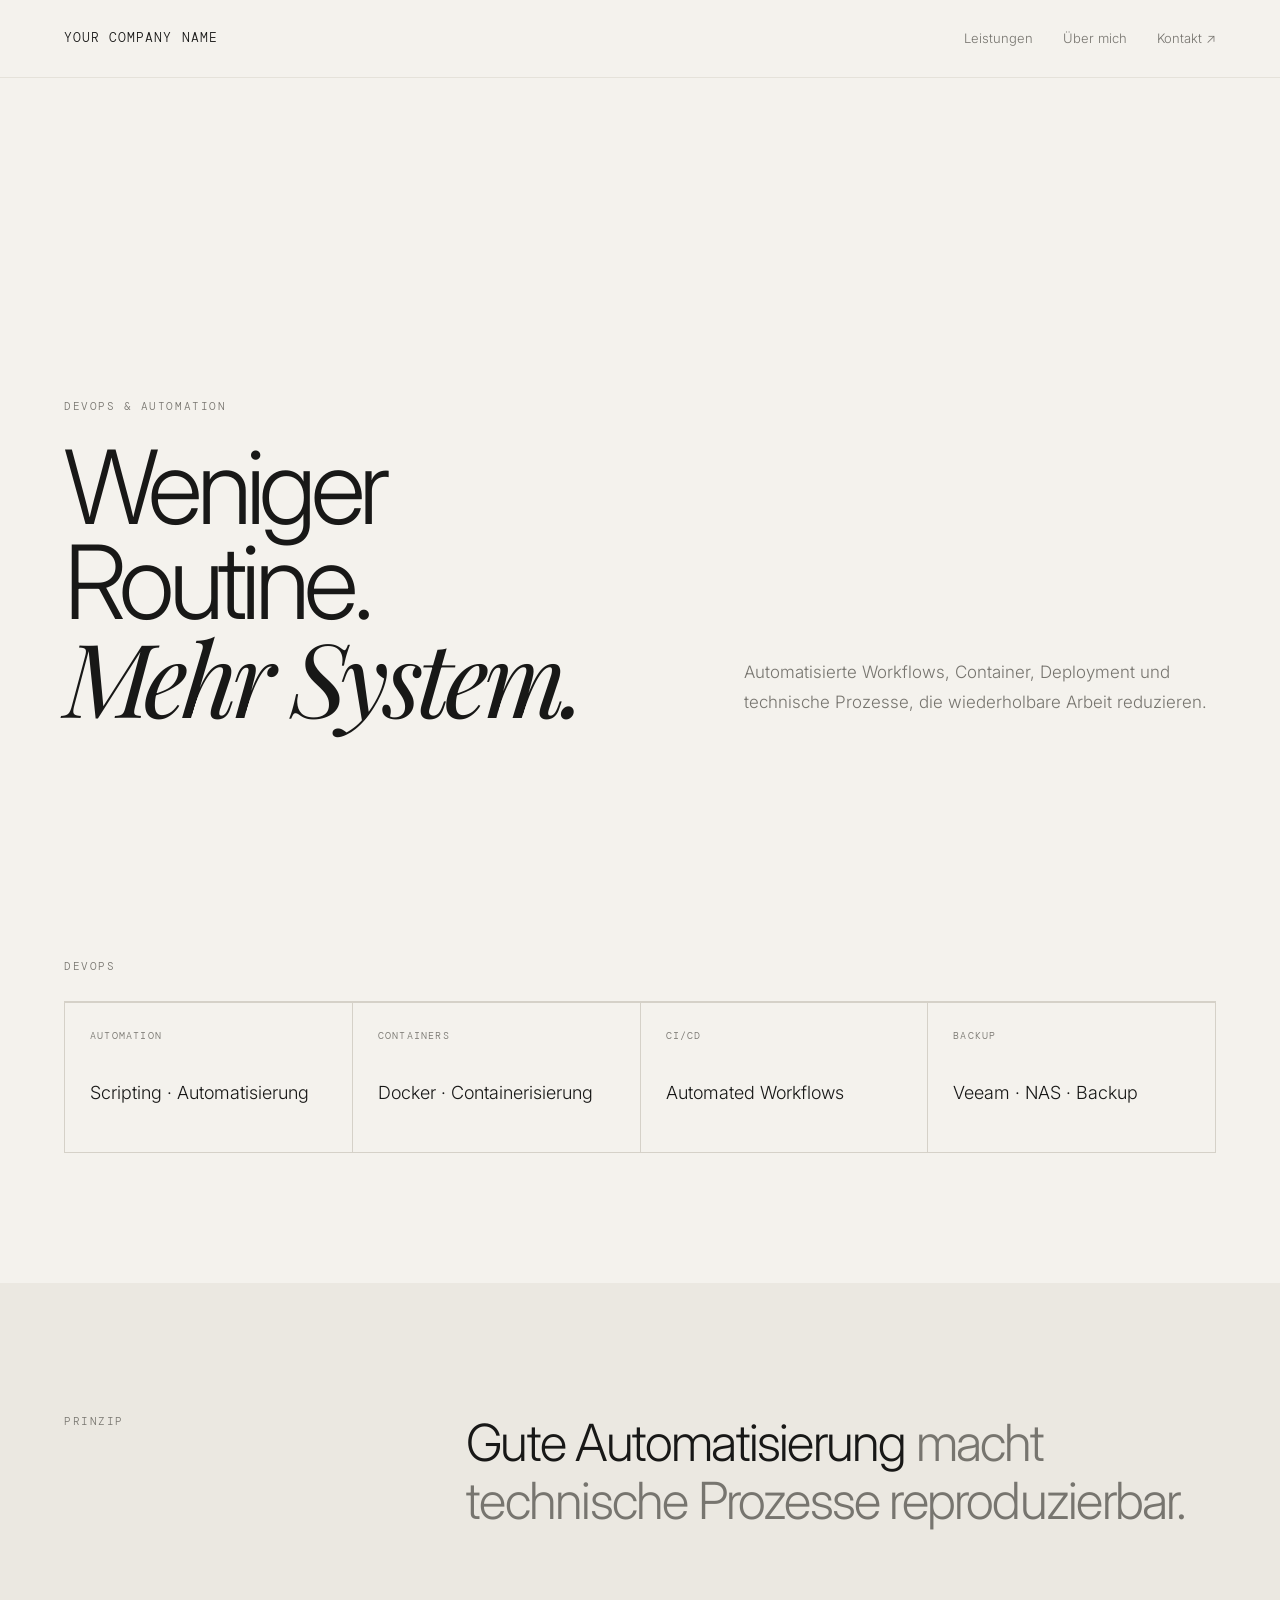
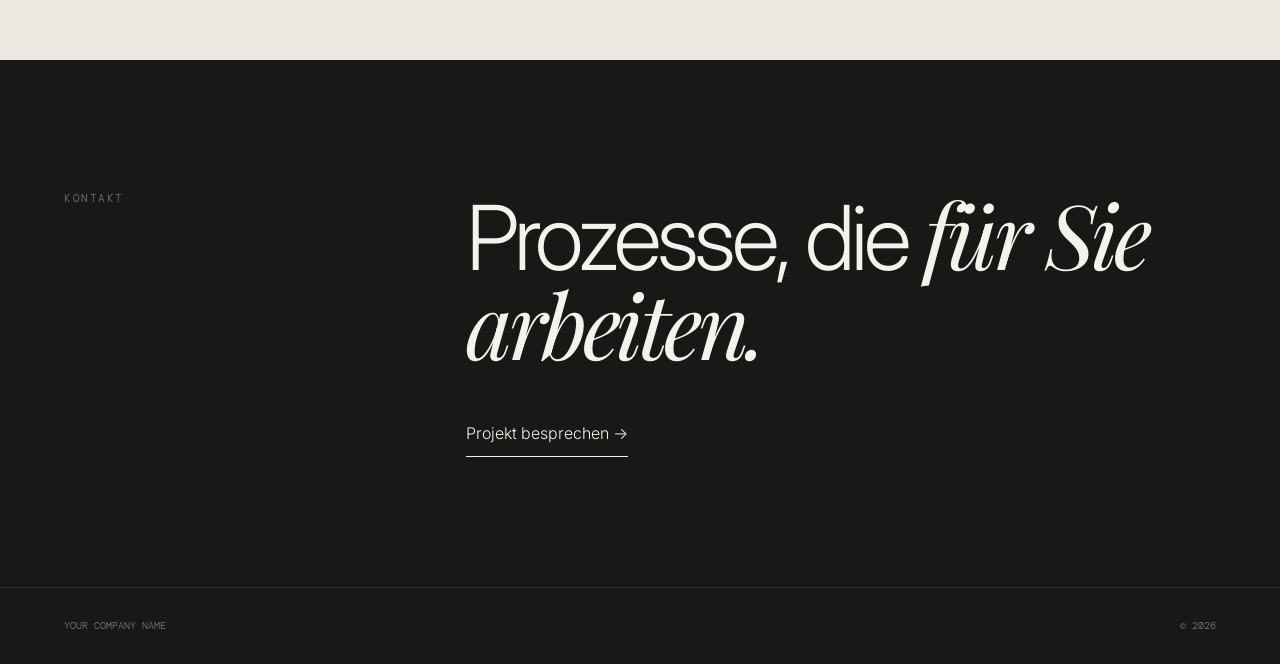
==== devops/index.html @ b440d207 "Fix css paths" ====
<!DOCTYPE html>
<html lang="de">

<head>

    <meta charset="UTF-8">

    <meta name="viewport" content="width=device-width, initial-scale=1.0">

    <title>
        DevOps & Automatisierung | YOUR COMPANY NAME
    </title>

    <meta
        name="description"
        content="DevOps, CI/CD, Docker, Scripting, Automatisierung, Backup und moderne Infrastruktur-Workflows für Unternehmen."
    >

    <link
        rel="canonical"
        href="https://iosif-gogolos.github.io/devops/"
    >

    <link rel="stylesheet" href="../assets/css/style.css">
</head>


<body>

<nav>

    <a href="/" class="logo">
        YOUR COMPANY NAME
    </a>

    <div class="nav-links">

        <a href="/leistungen/" class="nav-link">
            Leistungen
        </a>

        <a href="/ueber-mich/" class="nav-link">
            Über mich
        </a>

        <a href="/kontakt/" class="nav-link">
            Kontakt ↗
        </a>

    </div>

</nav>


<header class="hero">

    <div class="container">

        <div class="hero-grid">

            <div>

                <div class="eyebrow">
                    DevOps & Automation
                </div>

                <h1>
                    Weniger
                    <br>
                    Routine.
                    <br>
                    <em>Mehr System.</em>
                </h1>

            </div>

            <div>

                <p class="hero-description">
                    Automatisierte Workflows, Container,
                    Deployment und technische Prozesse,
                    die wiederholbare Arbeit reduzieren.
                </p>

            </div>

        </div>

    </div>

</header>


<section class="section">

    <div class="container">

        <div class="section-header">

            <div class="eyebrow">
                DevOps
            </div>

        </div>


        <div class="tech-grid">

            <div class="tech-item">

                <div class="tech-category">
                    Automation
                </div>

                <div class="tech-name">
                    Scripting · Automatisierung
                </div>

            </div>


            <div class="tech-item">

                <div class="tech-category">
                    Containers
                </div>

                <div class="tech-name">
                    Docker · Containerisierung
                </div>

            </div>


            <div class="tech-item">

                <div class="tech-category">
                    CI/CD
                </div>

                <div class="tech-name">
                    Automated Workflows
                </div>

            </div>


            <div class="tech-item">

                <div class="tech-category">
                    Backup
                </div>

                <div class="tech-name">
                    Veeam · NAS · Backup
                </div>

            </div>

        </div>

    </div>

</section>


<section class="section section-surface">

    <div class="container">

        <div class="intro-grid">

            <div class="eyebrow">
                Prinzip
            </div>

            <div class="intro-text">

                Gute Automatisierung
                <span>
                    macht technische Prozesse
                    reproduzierbar.
                </span>

            </div>

        </div>

    </div>

</section>


<section class="section section-dark">

    <div class="container">

        <div class="cta-grid">

            <div class="eyebrow">
                Kontakt
            </div>

            <div>

                <h2 class="large-heading">
                    Prozesse, die
                    <em>für Sie arbeiten.</em>
                </h2>

                <a href="/kontakt/" class="contact-link">
                    Projekt besprechen →
                </a>

            </div>

        </div>

    </div>

</section>


<footer>

    <span>YOUR COMPANY NAME</span>

    <span>© 2026</span>

</footer>

</body>
</html>
---- assets/css/style.css ----
@import url('https://fonts.googleapis.com/css2?family=DM+Mono:wght@400;500&family=Inter:wght@300;400;500;600&family=Playfair+Display:wght@400;500&display=swap');

:root {
    --bg: #f4f2ed;
    --surface: #ebe8e1;
    --text: #181817;
    --muted: #77756f;
    --line: #d5d1c8;
    --accent: #9b8b72;
    --max-width: 1380px;
}

* {
    box-sizing: border-box;
}

html {
    scroll-behavior: smooth;
}

body {
    margin: 0;
    background: var(--bg);
    color: var(--text);
    font-family: "Inter", sans-serif;
    font-weight: 300;
    line-height: 1.6;
}

a {
    color: inherit;
    text-decoration: none;
}

.container {
    width: min(var(--max-width), 90vw);
    margin: 0 auto;
}

.eyebrow {
    font-family: "DM Mono", monospace;
    font-size: 11px;
    text-transform: uppercase;
    letter-spacing: 0.14em;
    color: var(--muted);
}

/* NAVIGATION */

nav {
    position: fixed;
    top: 0;
    left: 0;
    right: 0;
    z-index: 100;

    display: flex;
    justify-content: space-between;
    align-items: center;

    padding: 28px 5vw;

    background: rgba(244, 242, 237, 0.88);
    backdrop-filter: blur(14px);

    border-bottom: 1px solid rgba(213, 209, 200, 0.5);
}

.logo {
    font-family: "DM Mono", monospace;
    font-size: 13px;
    letter-spacing: 0.08em;
    text-transform: uppercase;
}

.nav-links {
    display: flex;
    align-items: center;
    gap: 30px;
}

.nav-link {
    font-size: 13px;
    color: var(--muted);
    transition: color 0.25s ease;
}

.nav-link:hover {
    color: var(--text);
}

/* HERO */

.hero {
    min-height: 92vh;
    display: flex;
    align-items: flex-end;
    padding: 160px 0 100px;
}

.hero-grid {
    display: grid;
    grid-template-columns: 1.1fr 0.9fr;
    gap: 8vw;
    align-items: end;
}

.hero h1 {
    margin: 25px 0 0;
    max-width: 1000px;

    font-size: clamp(56px, 8vw, 125px);
    line-height: 0.92;
    font-weight: 300;
    letter-spacing: -0.055em;
}

.hero h1 em,
.large-heading em {
    font-family: "Playfair Display", serif;
    font-weight: 400;
}

.hero-description {
    max-width: 480px;
    margin-bottom: 10px;

    font-size: 17px;
    line-height: 1.8;
    color: var(--muted);
}

.scroll-note {
    margin-top: 55px;

    display: flex;
    align-items: center;
    gap: 15px;

    font-family: "DM Mono", monospace;
    font-size: 10px;
    color: var(--muted);
    text-transform: uppercase;
    letter-spacing: 0.12em;
}

.scroll-line {
    width: 45px;
    height: 1px;
    background: var(--line);
}

/* SECTIONS */

.section {
    padding: 130px 0;
}

.section-dark {
    background: var(--text);
    color: var(--bg);
}

.section-surface {
    background: var(--surface);
}

.section-header {
    display: flex;
    justify-content: space-between;
    align-items: baseline;

    padding-bottom: 25px;
    border-bottom: 1px solid var(--line);
}

.section-number {
    font-family: "DM Mono", monospace;
    font-size: 11px;
    color: var(--muted);
}

/* INTRO */

.intro-grid {
    display: grid;
    grid-template-columns: 0.4fr 1fr;
    gap: 8vw;
}

.intro-text {
    max-width: 850px;

    font-size: clamp(28px, 4vw, 55px);
    line-height: 1.15;
    letter-spacing: -0.035em;
}

.intro-text span {
    color: var(--muted);
}

/* SERVICES */

.service {
    display: grid;
    grid-template-columns: 90px 0.8fr 1fr;
    gap: 5vw;

    padding: 55px 0;

    border-bottom: 1px solid var(--line);
}

.service-number {
    font-family: "DM Mono", monospace;
    font-size: 12px;
    color: var(--accent);
}

.service h2 {
    margin: 0;

    font-size: clamp(30px, 3vw, 52px);
    line-height: 1;
    font-weight: 300;
    letter-spacing: -0.035em;
}

.service-content {
    display: flex;
    flex-wrap: wrap;
    align-content: flex-start;
    gap: 9px;
}

.tag {
    padding: 9px 13px;

    border: 1px solid var(--line);
    border-radius: 100px;

    font-size: 12px;
    color: #56544e;

    transition:
        background 0.25s ease,
        color 0.25s ease,
        border-color 0.25s ease;
}

.tag:hover {
    background: var(--text);
    border-color: var(--text);
    color: var(--bg);
}

/* LARGE HEADINGS */

.large-heading {
    max-width: 950px;

    margin: 0;

    font-size: clamp(48px, 7vw, 100px);
    line-height: 0.95;
    font-weight: 300;
    letter-spacing: -0.05em;
}

/* PRINCIPLES */

.principles {
    margin-top: 90px;

    display: grid;
    grid-template-columns: repeat(3, 1fr);
    gap: 30px;
}

.principle {
    padding-top: 20px;
    border-top: 1px solid var(--line);
}

.principle-number {
    font-family: "DM Mono", monospace;
    font-size: 11px;
    color: var(--accent);
}

.principle h3 {
    margin: 35px 0 12px;
    font-size: 18px;
    font-weight: 400;
}

.principle p {
    margin: 0;
    font-size: 14px;
    line-height: 1.8;
    color: var(--muted);
}

/* TECHNOLOGY */

.technology-intro {
    max-width: 650px;
    margin: 35px 0 80px;

    font-size: 18px;
    line-height: 1.8;
    color: var(--muted);
}

.tech-grid {
    display: grid;
    grid-template-columns: repeat(4, 1fr);

    border-top: 1px solid var(--line);
    border-left: 1px solid var(--line);
}

.tech-item {
    min-height: 150px;
    padding: 25px;

    border-right: 1px solid var(--line);
    border-bottom: 1px solid var(--line);

    transition: background 0.25s ease;
}

.tech-item:hover {
    background: var(--surface);
}

.tech-category {
    margin-bottom: 35px;

    font-family: "DM Mono", monospace;
    font-size: 10px;
    text-transform: uppercase;
    letter-spacing: 0.12em;
    color: var(--muted);
}

.tech-name {
    font-size: 18px;
}

/* EXPERIENCE */

.experience-list {
    margin-top: 60px;
}

.experience-item {
    display: grid;
    grid-template-columns: 250px 1fr;
    gap: 6vw;

    padding: 45px 0;

    border-bottom: 1px solid var(--line);
}

.experience-date {
    font-family: "DM Mono", monospace;
    font-size: 11px;
    color: var(--muted);
}

.experience-item h3 {
    margin: 0 0 8px;

    font-size: 25px;
    font-weight: 400;
}

.experience-company {
    margin: 0 0 20px;

    font-family: "DM Mono", monospace;
    font-size: 12px;
    color: var(--accent);
}

.experience-item p:last-child {
    max-width: 700px;

    font-size: 15px;
    line-height: 1.8;
    color: var(--muted);
}

/* CTA */

.cta {
    padding: 160px 0;
}

.cta-grid {
    display: grid;
    grid-template-columns: 0.4fr 1fr;
    gap: 8vw;
}

.contact-link {
    display: inline-flex;
    align-items: center;
    gap: 20px;

    margin-top: 50px;
    padding-bottom: 10px;

    border-bottom: 1px solid currentColor;

    font-size: 16px;
}

.arrow {
    transition: transform 0.25s ease;
}

.contact-link:hover .arrow {
    transform: translateX(8px);
}

/* FOOTER */

footer {
    padding: 30px 5vw;

    display: flex;
    justify-content: space-between;

    background: var(--text);
    color: #777;

    border-top: 1px solid #333;

    font-family: "DM Mono", monospace;
    font-size: 10px;
}

/* MOBILE */

@media (max-width: 900px) {

    .hero-grid,
    .intro-grid,
    .cta-grid {
        grid-template-columns: 1fr;
        gap: 40px;
    }

    .service {
        grid-template-columns: 50px 1fr;
    }

    .service-content {
        grid-column: 2;
    }

    .principles {
        grid-template-columns: 1fr;
    }

    .tech-grid {
        grid-template-columns: repeat(2, 1fr);
    }

    .experience-item {
        grid-template-columns: 1fr;
        gap: 15px;
    }
}

@media (max-width: 600px) {

    nav {
        padding: 22px 5vw;
    }

    .nav-links {
        gap: 15px;
    }

    .nav-link:not(:last-child) {
        display: none;
    }

    .hero {
        min-height: 85vh;
        padding-top: 130px;
    }

    .hero h1 {
        font-size: 18vw;
    }

    .section,
    .cta {
        padding: 100px 0;
    }

    .service {
        grid-template-columns: 1fr;
        gap: 20px;
    }

    .service-content {
        grid-column: auto;
    }

    .tech-grid {
        grid-template-columns: 1fr;
    }

    footer {
        flex-direction: column;
        gap: 10px;
    }
}
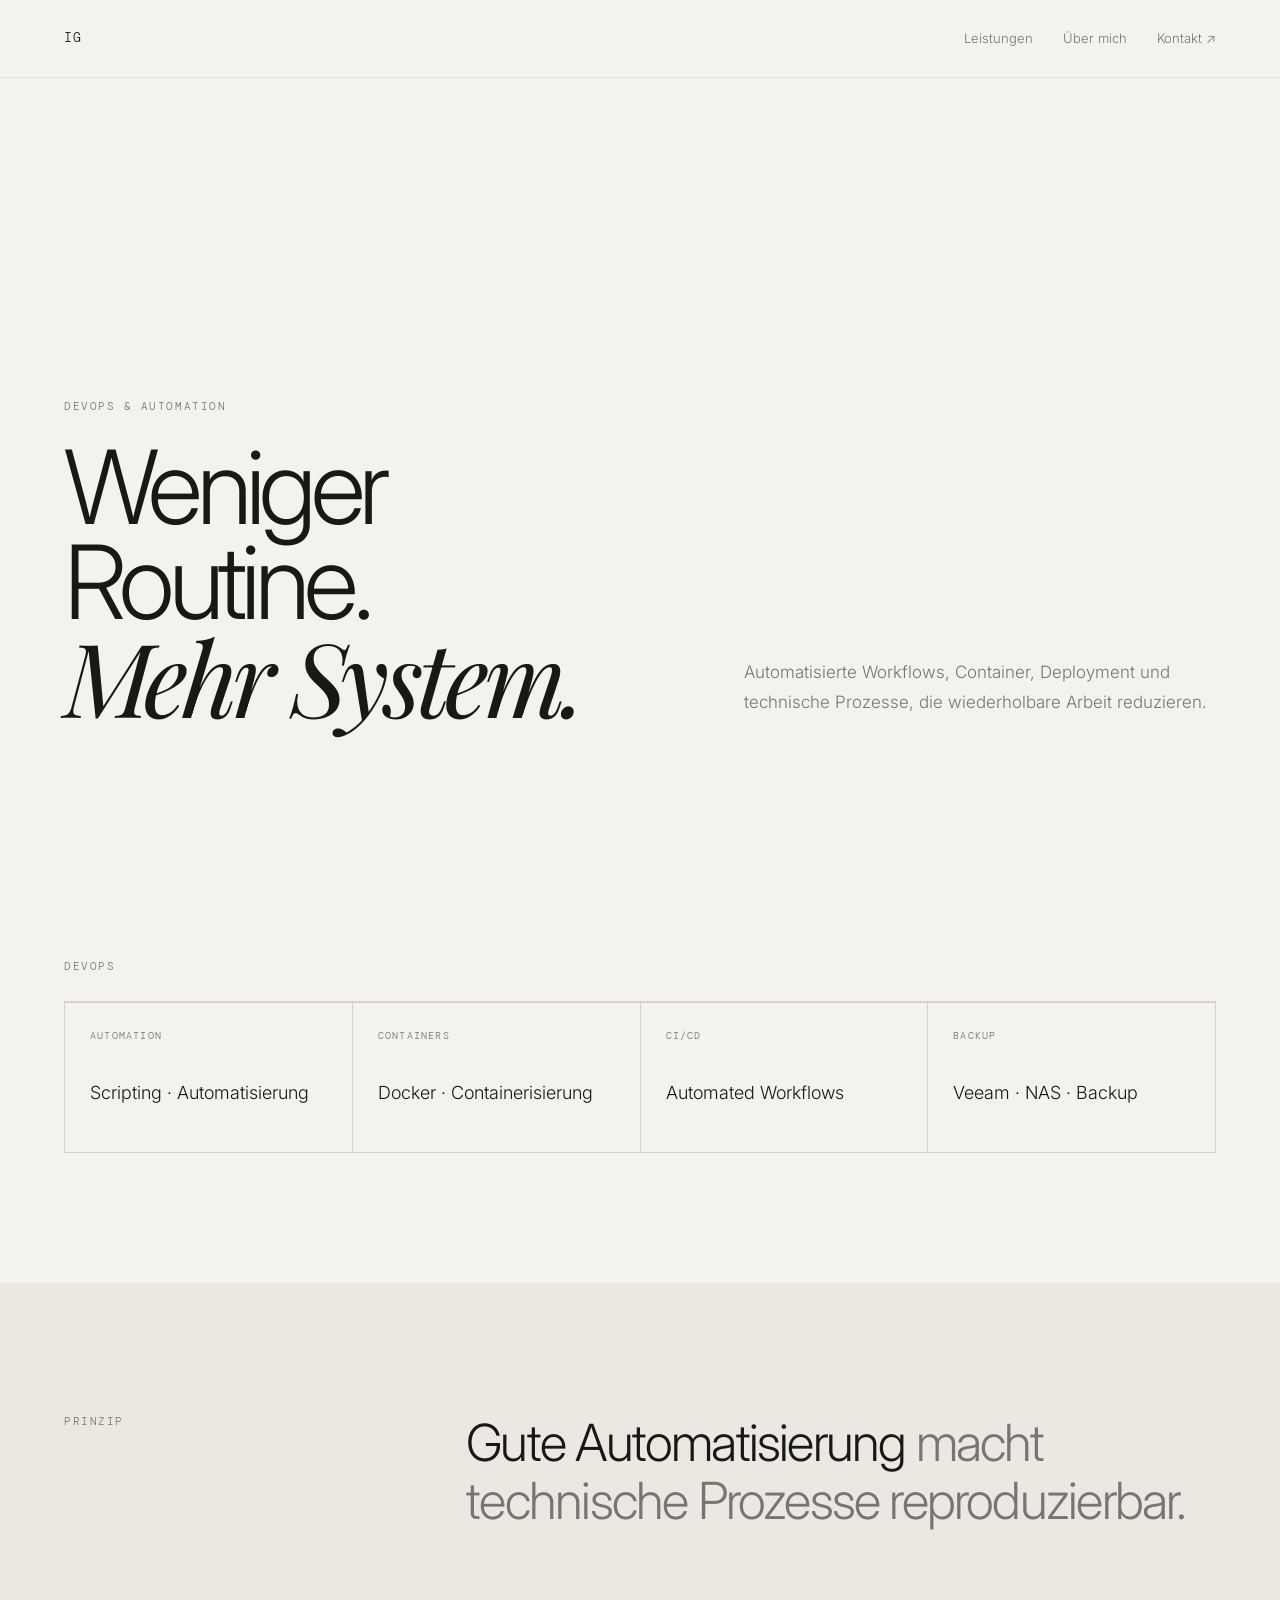
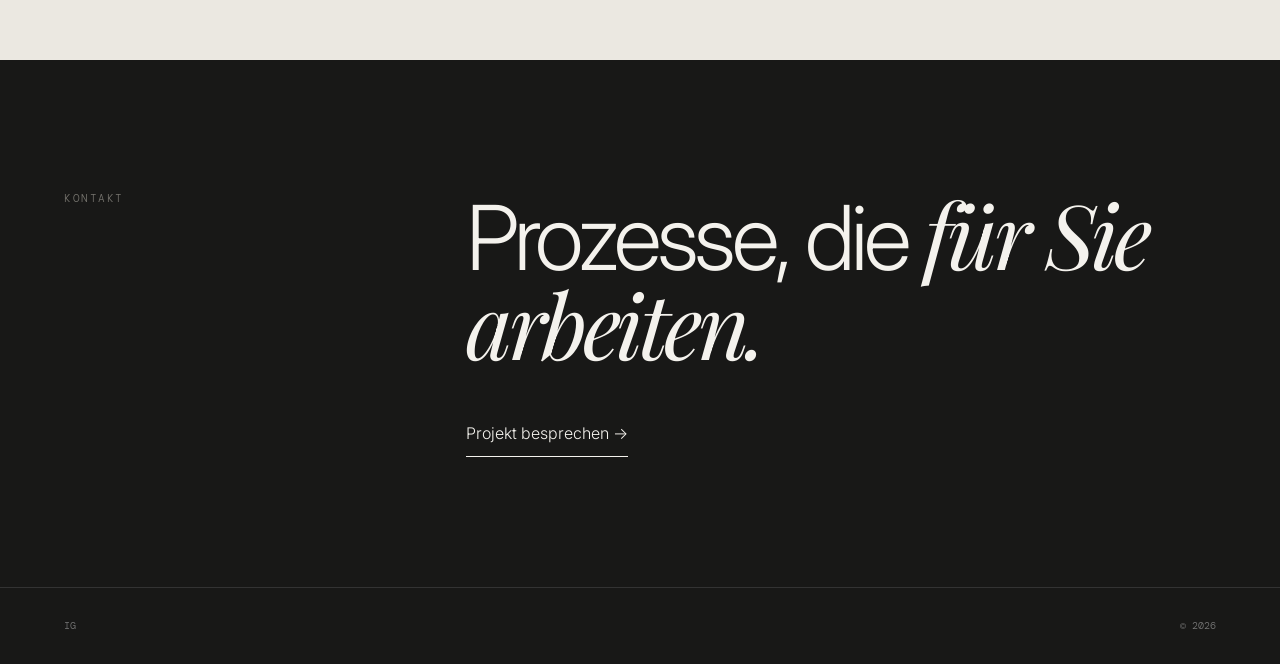
==== commit b4b6650a: "Fix routes" ====
--- a/devops/index.html
+++ b/devops/index.html
@@ -8,7 +8,7 @@
     <meta name="viewport" content="width=device-width, initial-scale=1.0">
 
     <title>
-        DevOps & Automatisierung | YOUR COMPANY NAME
+        DevOps & Automatisierung | IG
     </title>
 
     <meta
@@ -18,7 +18,7 @@
 
     <link
         rel="canonical"
-        href="https://iosif-gogolos.github.io/devops/"
+        href="https://iosif-gogolos.github.io/home/devops/"
     >
 
     <link rel="stylesheet" href="../assets/css/style.css">
@@ -30,20 +30,20 @@
 <nav>
 
     <a href="/" class="logo">
-        YOUR COMPANY NAME
+        IG
     </a>
 
     <div class="nav-links">
 
-        <a href="/leistungen/" class="nav-link">
+        <a href="/home/leistungen/" class="nav-link">
             Leistungen
         </a>
 
-        <a href="/ueber-mich/" class="nav-link">
+        <a href="/home/ueber-mich/" class="nav-link">
             Über mich
         </a>
 
-        <a href="/kontakt/" class="nav-link">
+        <a href="/home/kontakt/" class="nav-link">
             Kontakt ↗
         </a>
 
@@ -223,7 +223,7 @@
 
 <footer>
 
-    <span>YOUR COMPANY NAME</span>
+    <span>IG</span>
 
     <span>© 2026</span>
 
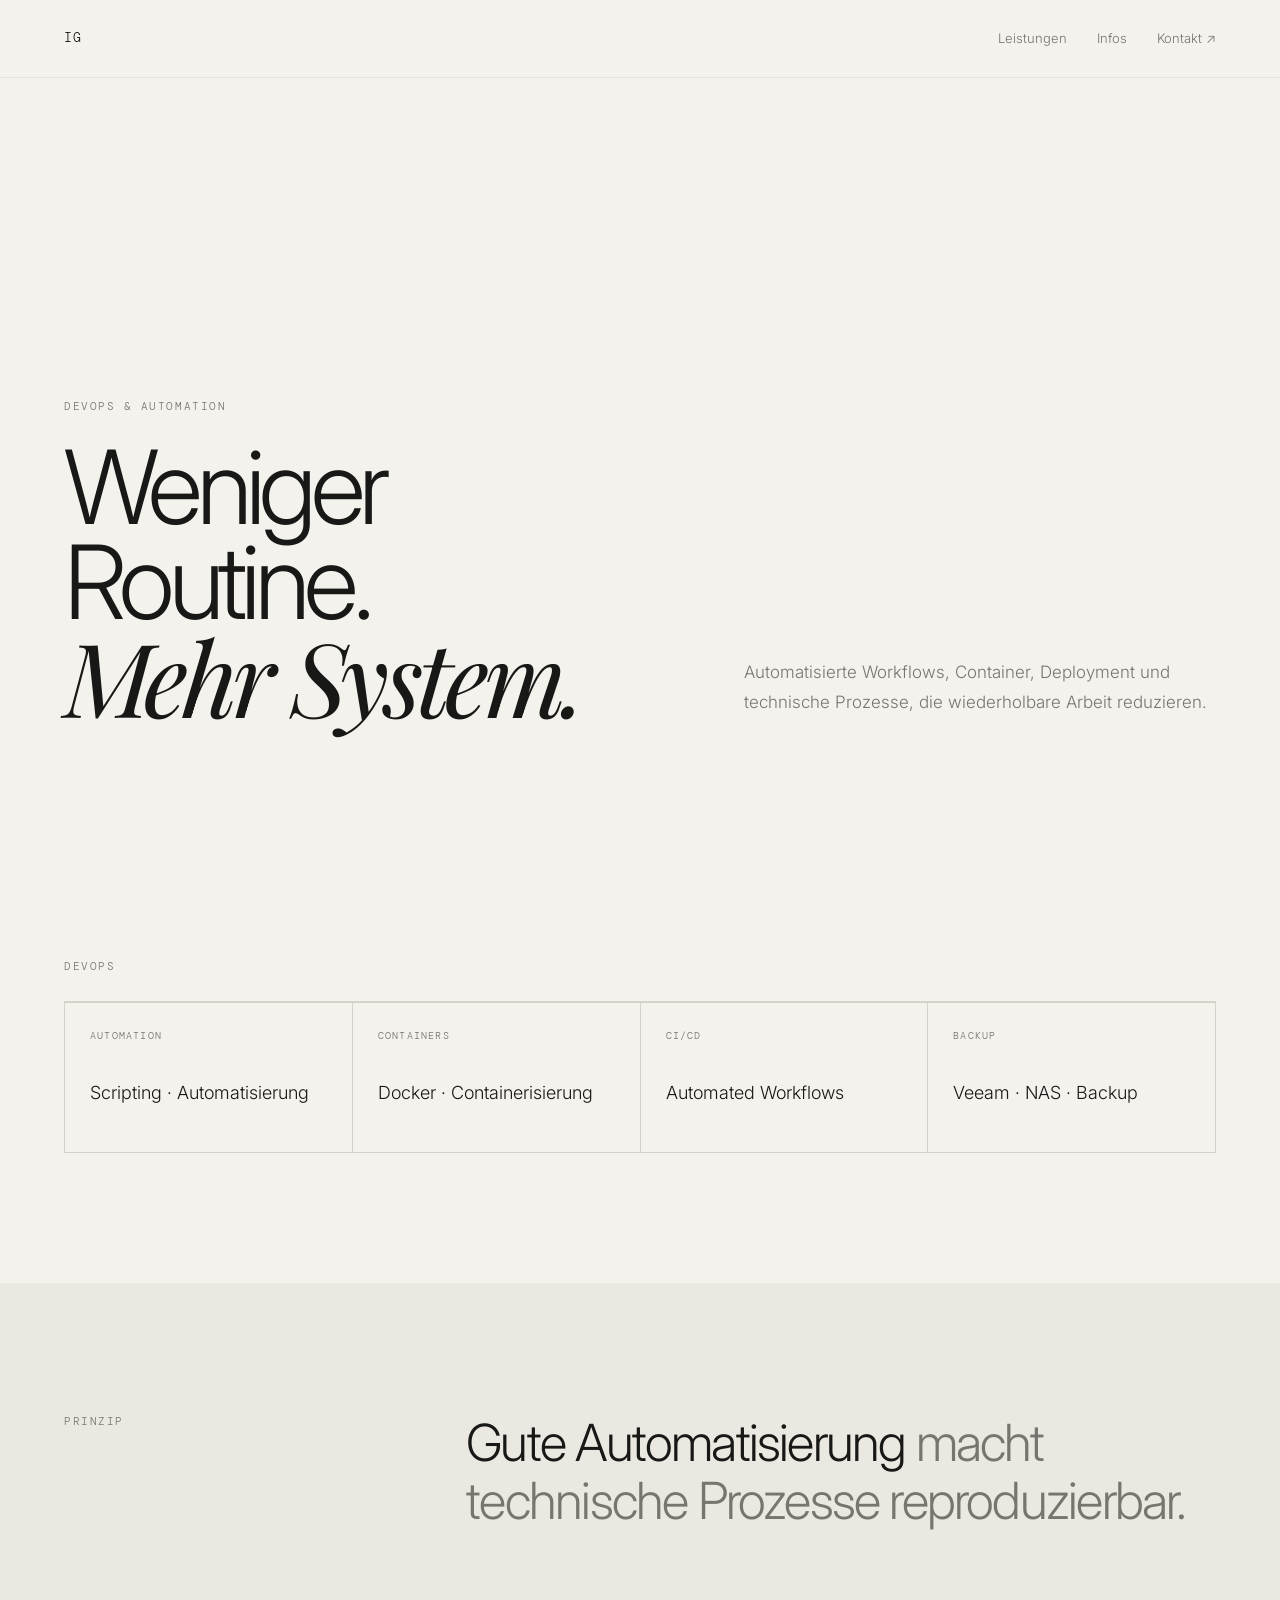
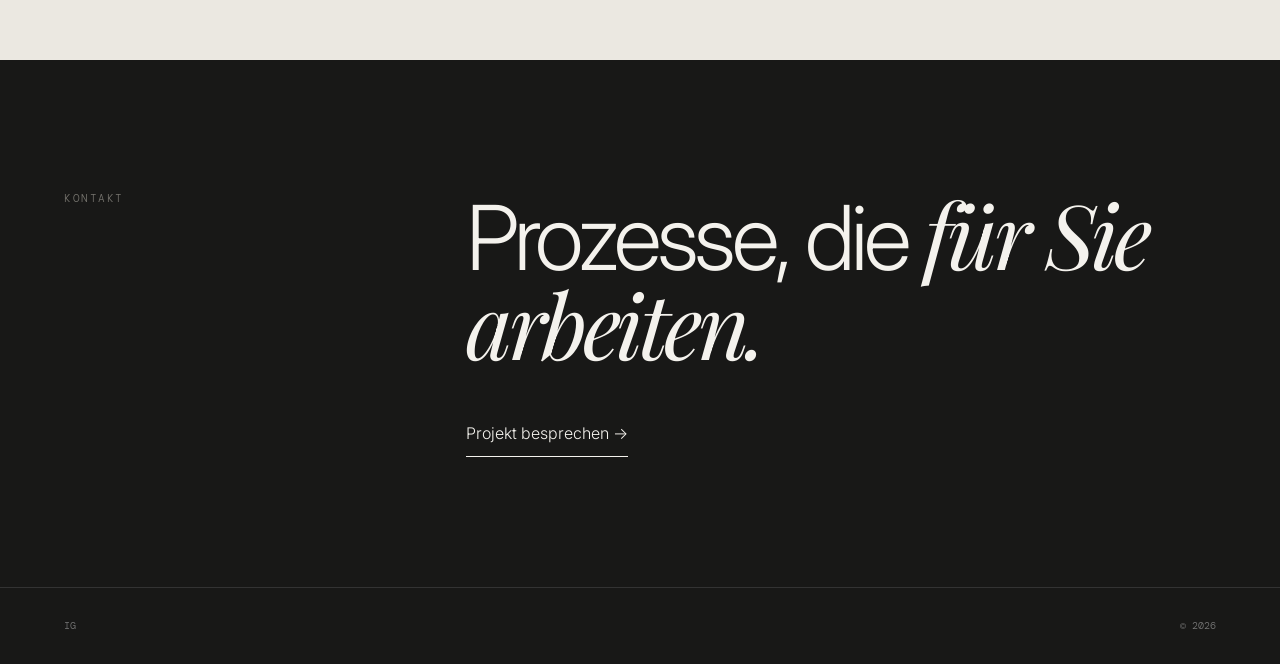
==== commit b6bcea8e: "Adjust wording" ====
--- a/devops/index.html
+++ b/devops/index.html
@@ -29,7 +29,7 @@
 
 <nav>
 
-    <a href="/" class="logo">
+    <a href="/home/" class="logo">
         IG
     </a>
 
@@ -40,7 +40,7 @@
         </a>
 
         <a href="/home/ueber-mich/" class="nav-link">
-            Über mich
+            Infos
         </a>
 
         <a href="/home/kontakt/" class="nav-link">
@@ -208,7 +208,7 @@
                     <em>für Sie arbeiten.</em>
                 </h2>
 
-                <a href="/kontakt/" class="contact-link">
+                <a href="/home/kontakt/" class="contact-link">
                     Projekt besprechen →
                 </a>
 
--- a/assets/css/style.css
+++ b/assets/css/style.css
@@ -444,6 +444,59 @@
     font-size: 10px;
 }
 
+/* filepath: /Users/iosifgogolos/Library/Mobile Documents/com~apple~CloudDocs/IT-Consultancy/home/assets/css/style.css */
+/* ...existing code... */
+
+.section-featured {
+    padding-top: 90px;
+}
+
+.featured-card {
+    display: grid;
+    grid-template-columns: 0.4fr 1fr;
+    gap: 8vw;
+
+    padding: 55px 0;
+
+    border-bottom: 1px solid var(--line);
+}
+
+.featured-card-label {
+    font-family: "DM Mono", monospace;
+    font-size: 11px;
+    line-height: 1.6;
+    text-transform: uppercase;
+    letter-spacing: 0.14em;
+    color: var(--accent);
+}
+
+.featured-card-content {
+    max-width: 850px;
+}
+
+.featured-card h2 {
+    margin: 0;
+
+    font-size: clamp(42px, 6vw, 88px);
+    line-height: 0.95;
+    font-weight: 300;
+    letter-spacing: -0.05em;
+}
+
+.featured-card h2 em {
+    font-family: "Playfair Display", serif;
+    font-weight: 400;
+}
+
+.featured-card p {
+    max-width: 650px;
+    margin: 35px 0 0;
+
+    font-size: 17px;
+    line-height: 1.8;
+    color: var(--muted);
+}
+
 /* MOBILE */
 
 @media (max-width: 900px) {
@@ -475,6 +528,11 @@
         grid-template-columns: 1fr;
         gap: 15px;
     }
+
+    .featured-card {
+        grid-template-columns: 1fr;
+        gap: 35px;
+    }
 }
 
 @media (max-width: 600px) {
@@ -522,4 +580,8 @@
         flex-direction: column;
         gap: 10px;
     }
+
+    .section-featured {
+        padding-top: 70px;
+    }
 }
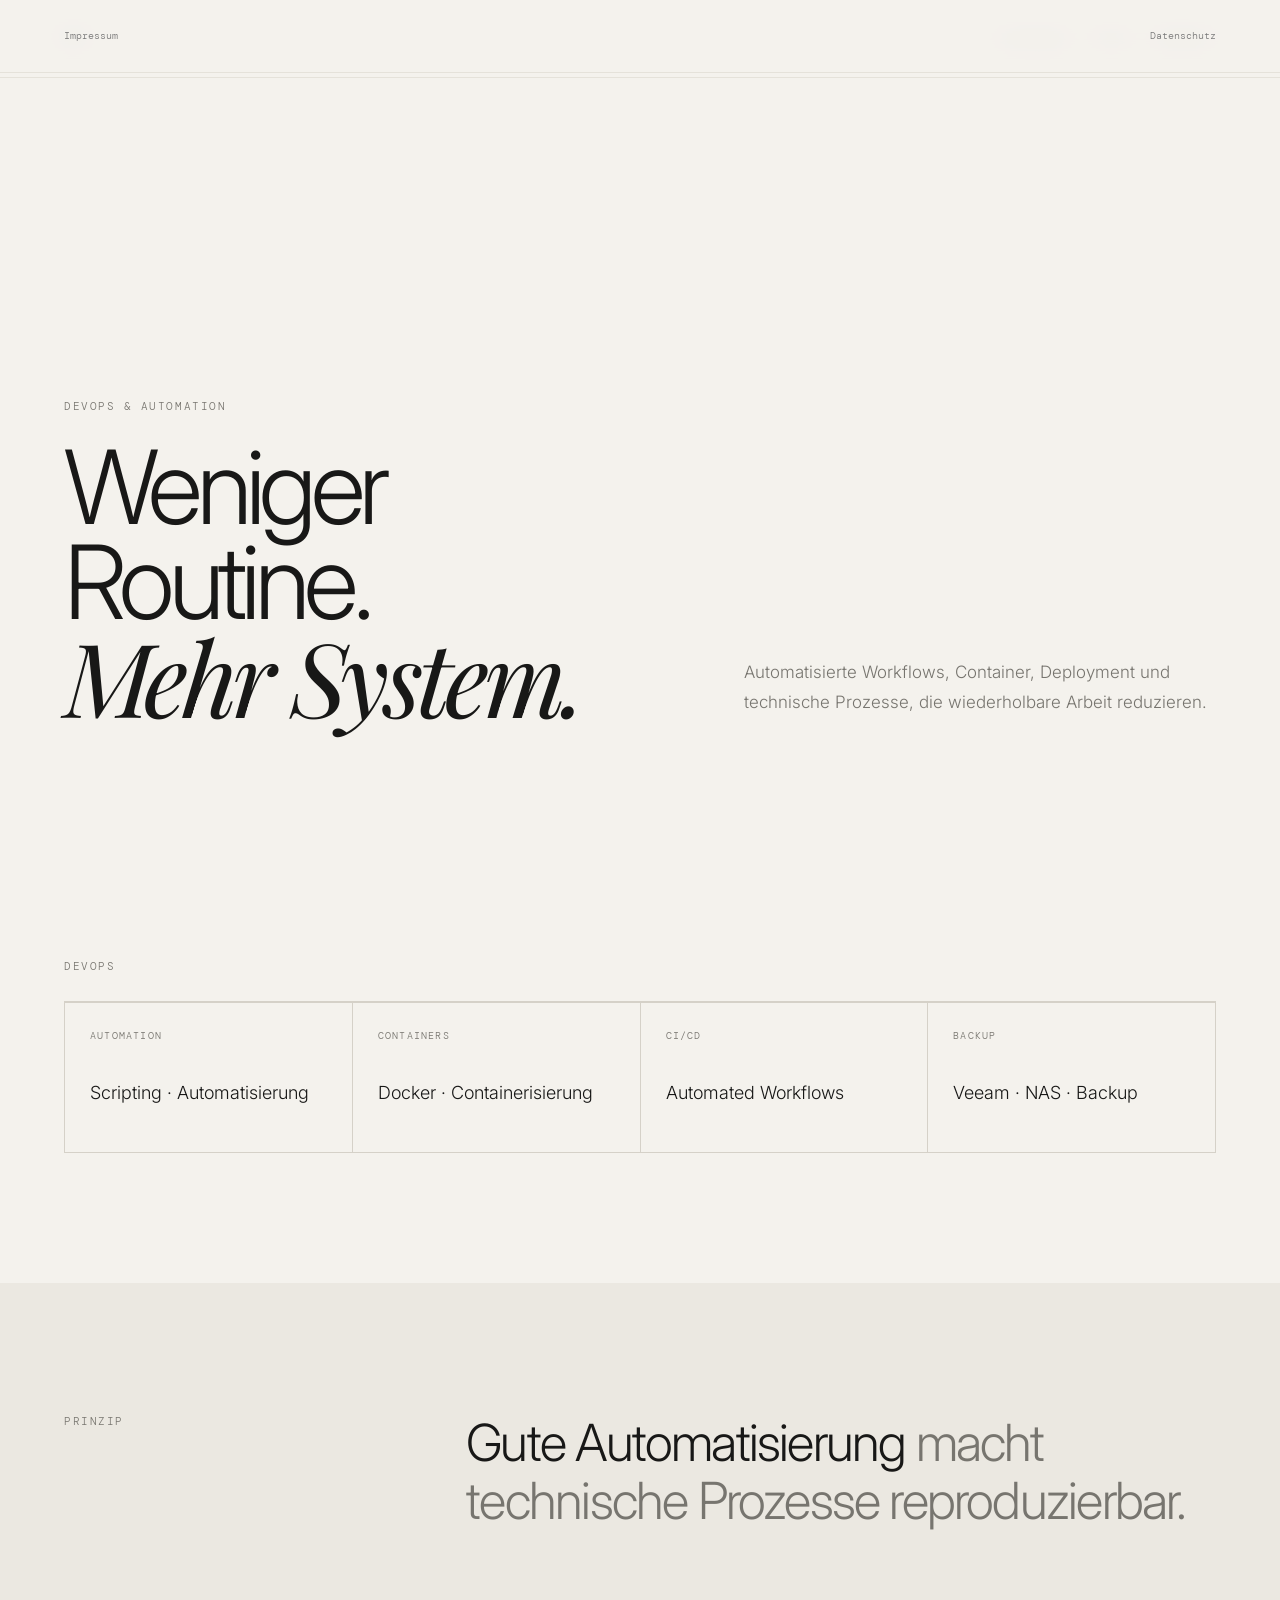
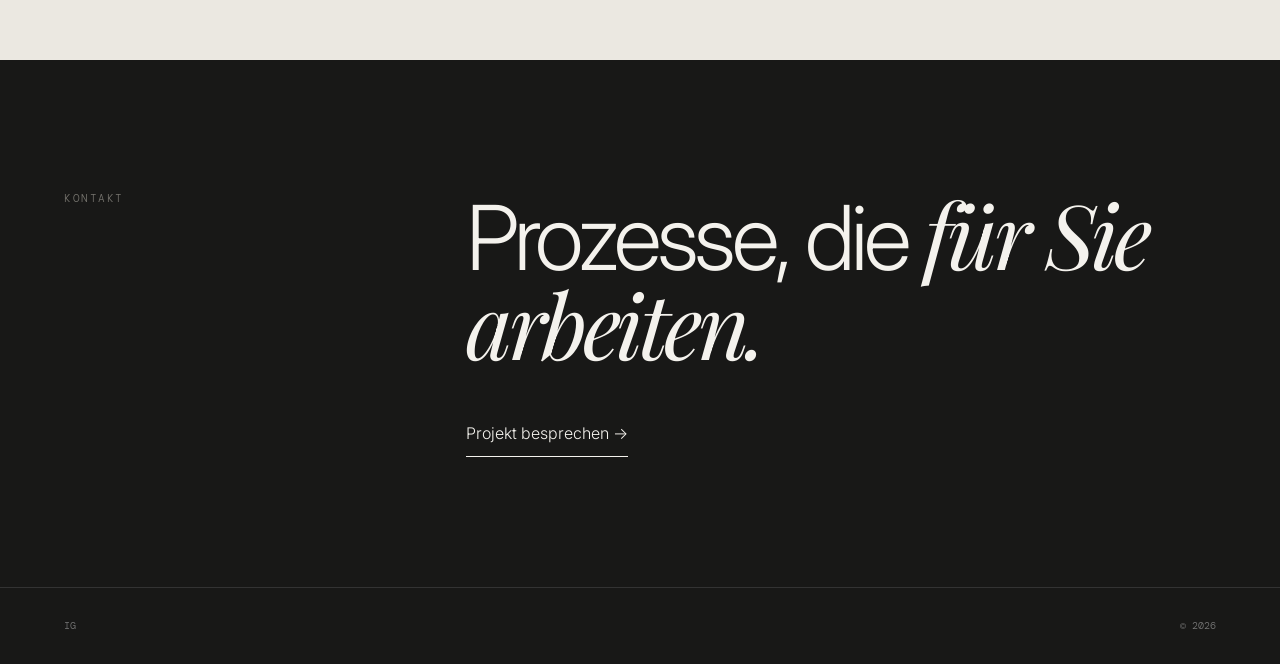
==== commit 1574540f: "Add legal pages" ====
--- a/devops/index.html
+++ b/devops/index.html
@@ -21,6 +21,16 @@
         href="https://iosif-gogolos.github.io/home/devops/"
     >
 
+    <link
+        rel="icon"
+        type="image/png"
+        href="/home/assets/images/favicon.png"
+    >
+
+    <link
+        rel="apple-touch-icon"
+        href="/home/assets/images/favicon.png"
+    >
     <link rel="stylesheet" href="../assets/css/style.css">
 </head>
 
@@ -220,13 +230,15 @@
 
 </section>
 
-
 <footer>
-
     <span>IG</span>
 
+    <nav class="footer-links" aria-label="Rechtliche Informationen">
+        <a href="/home/impressum/">Impressum</a>
+        <a href="/home/datenschutz/">Datenschutz</a>
+    </nav>
+
     <span>© 2026</span>
-
 </footer>
 
 </body>
--- a/assets/css/style.css
+++ b/assets/css/style.css
@@ -497,6 +497,68 @@
     color: var(--muted);
 }
 
+.section-banner {
+    padding-top: 20px;
+    padding-bottom: 80px;
+}
+
+.concept-banner {
+    position: relative;
+    min-height: 0;
+    margin: 0;
+    overflow: hidden;
+    background: var(--surface);
+}
+
+.concept-banner img {
+    display: block;
+    width: 100%;
+    aspect-ratio: 1440 / 652;
+    object-fit: cover;
+}
+
+.concept-banner-caption {
+    position: absolute;
+    right: 6%;
+    bottom: 8%;
+    max-width: 520px;
+    color: var(--bg);
+}
+
+.concept-banner-caption .eyebrow {
+    margin-bottom: 18px;
+    color: rgba(244, 242, 237, 0.72);
+}
+
+.concept-banner-caption h2 {
+    margin: 0;
+    font-size: clamp(30px, 4vw, 58px);
+    line-height: 0.98;
+    font-weight: 300;
+    letter-spacing: -0.04em;
+}
+
+.concept-banner-caption h2 em {
+    font-family: "Playfair Display", serif;
+    font-weight: 400;
+}
+
+.footer-links {
+    display: flex;
+    gap: 24px;
+}
+
+.footer-links a {
+    color: inherit;
+    text-decoration: none;
+}
+
+.footer-links a:hover,
+.footer-links a:focus-visible {
+    text-decoration: underline;
+}
+
+
 /* MOBILE */
 
 @media (max-width: 900px) {
@@ -584,4 +646,28 @@
     .section-featured {
         padding-top: 70px;
     }
+     .section-banner {
+        padding-top: 0;
+        padding-bottom: 70px;
+    }
+
+    .concept-banner img {
+        min-height: 430px;
+    }
+
+    .concept-banner-caption {
+        right: 8%;
+        bottom: 8%;
+        left: 8%;
+    }
+     footer {
+        align-items: flex-start;
+        flex-direction: column;
+        gap: 18px;
+    }
+
+    .footer-links {
+        flex-wrap: wrap;
+        gap: 12px 20px;
+    }
 }
